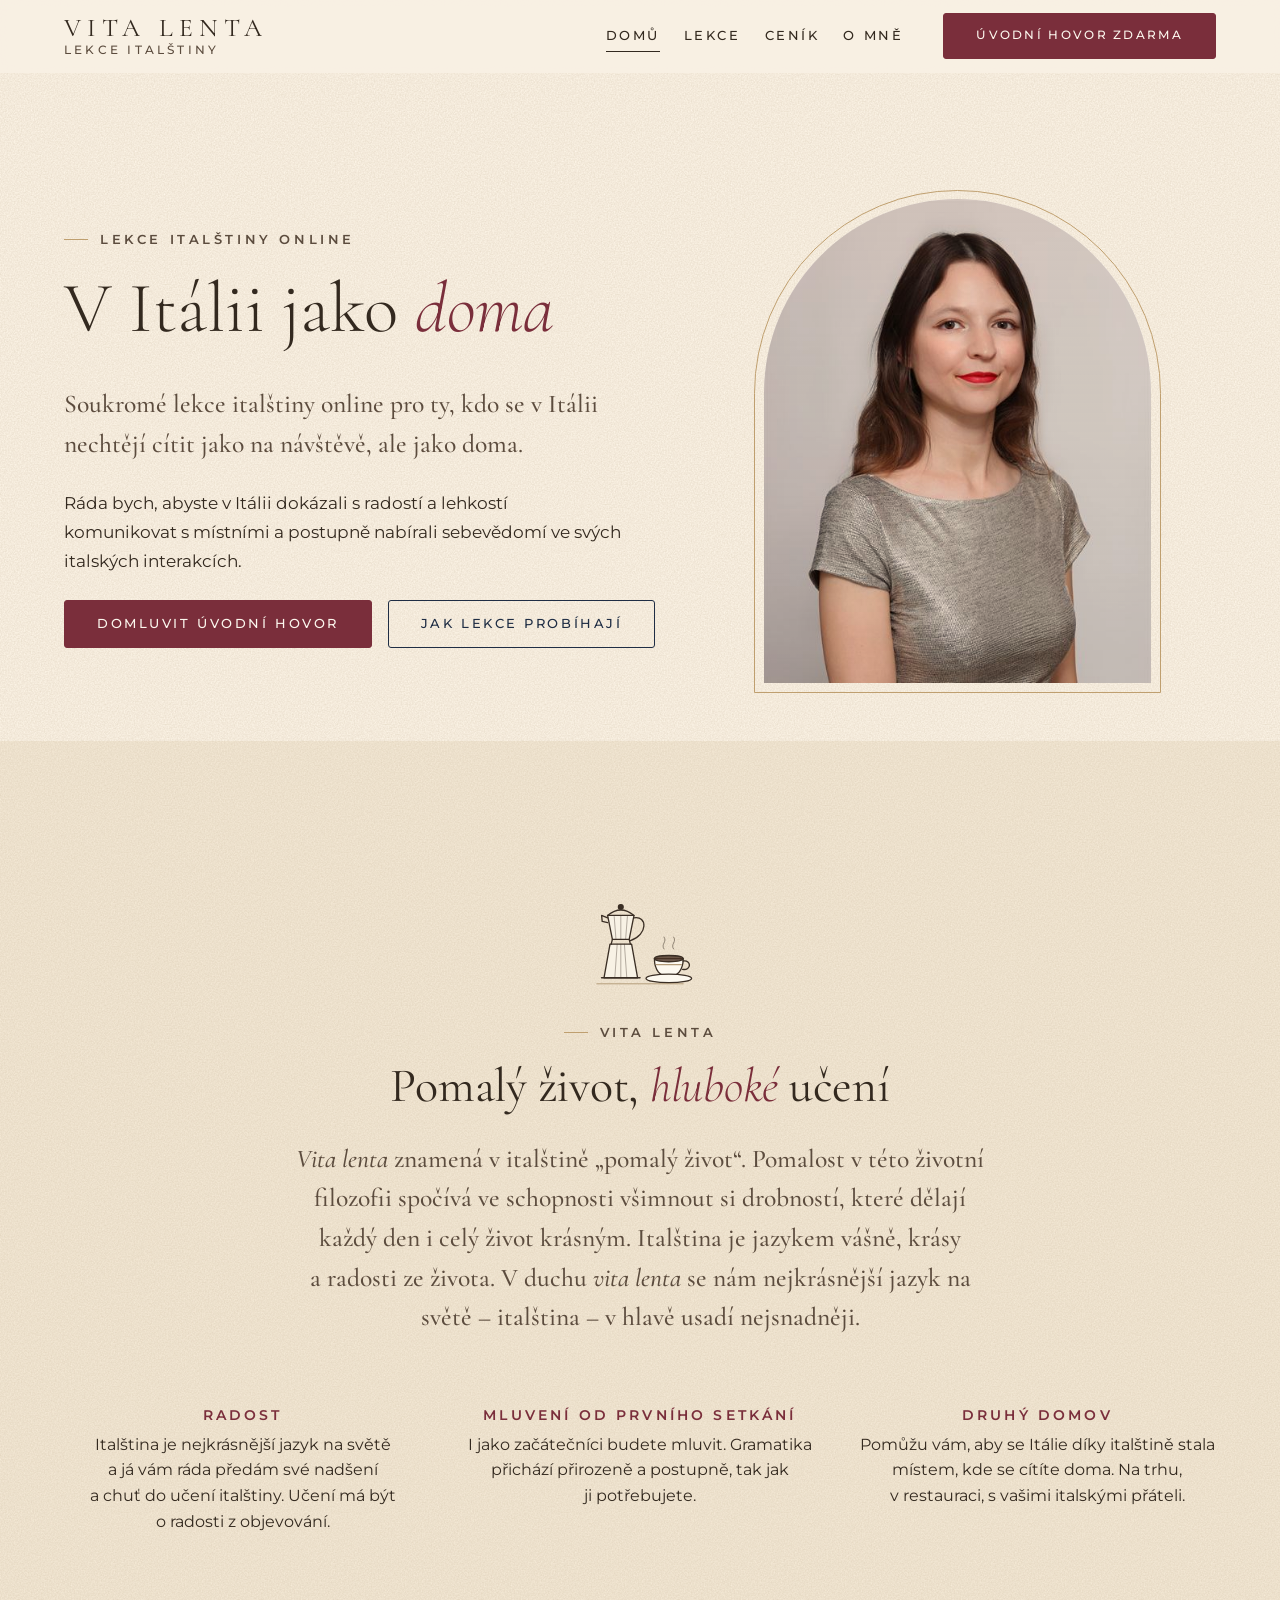
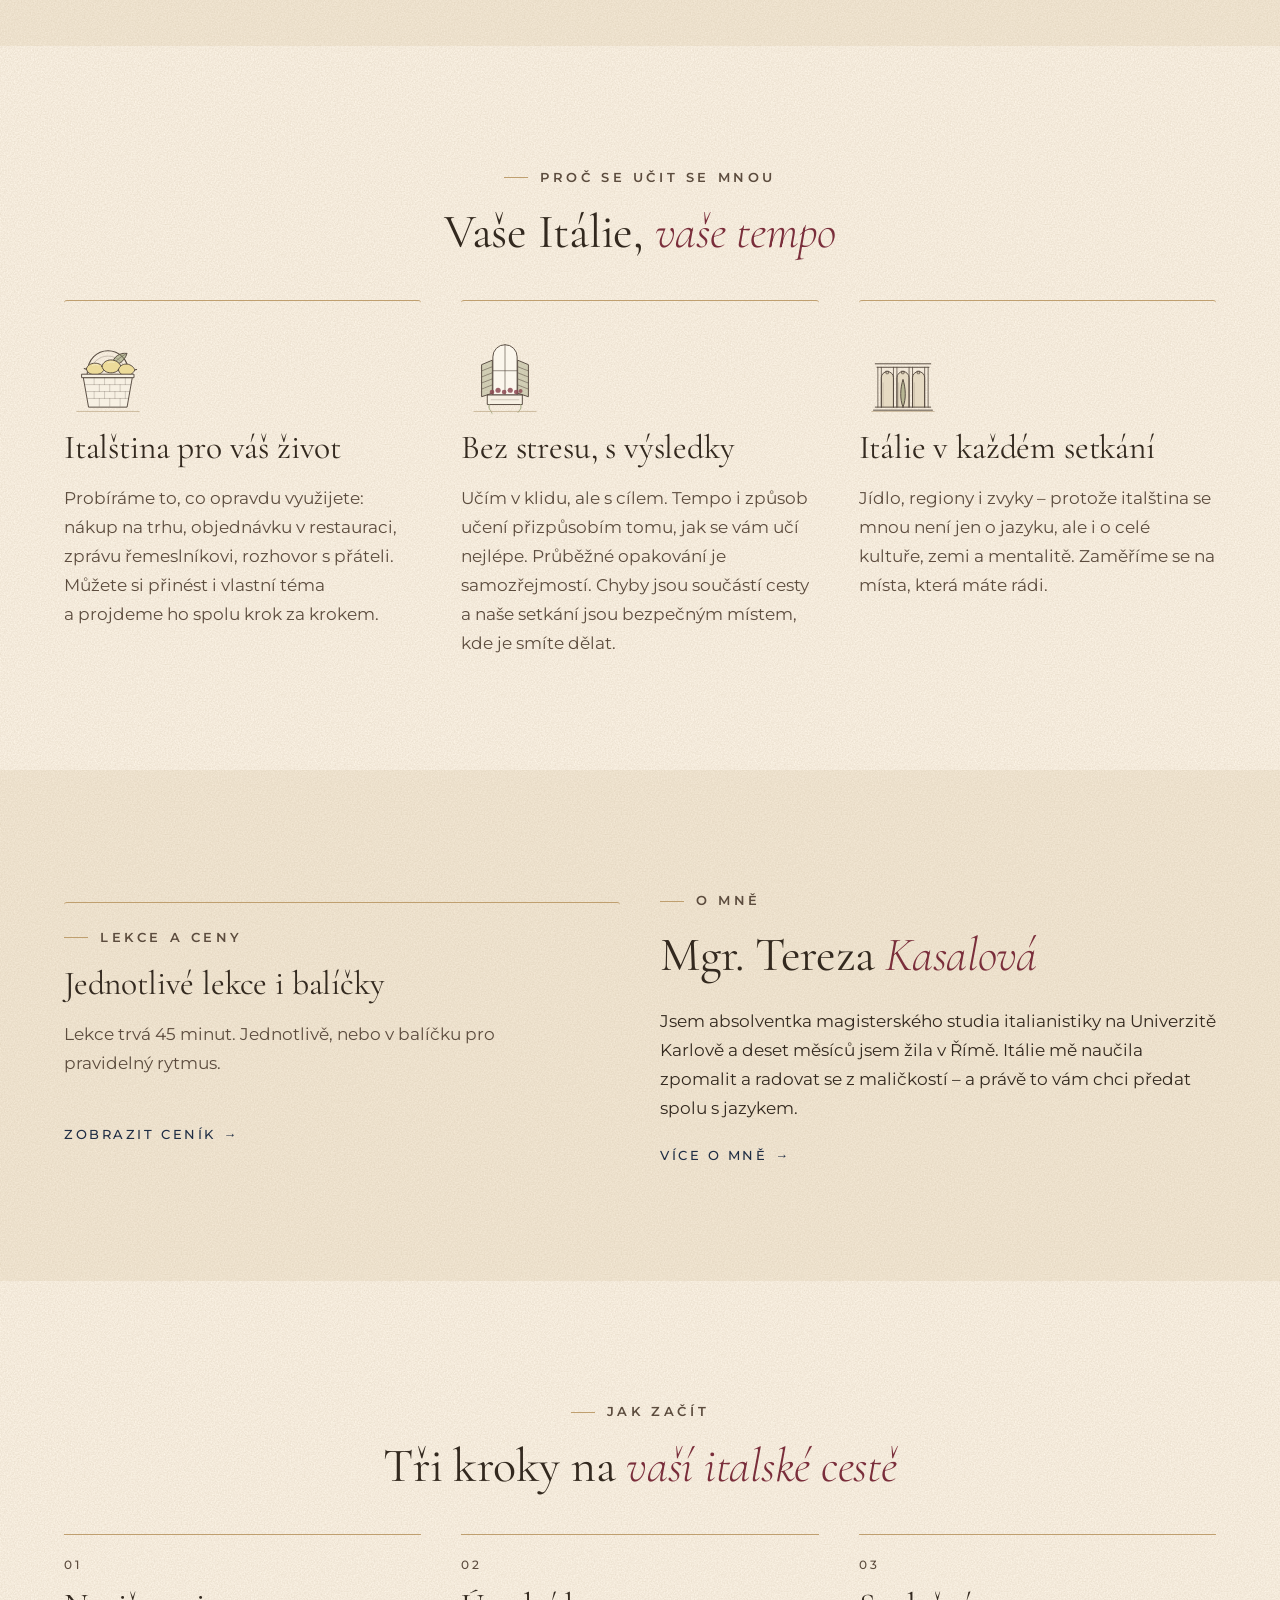
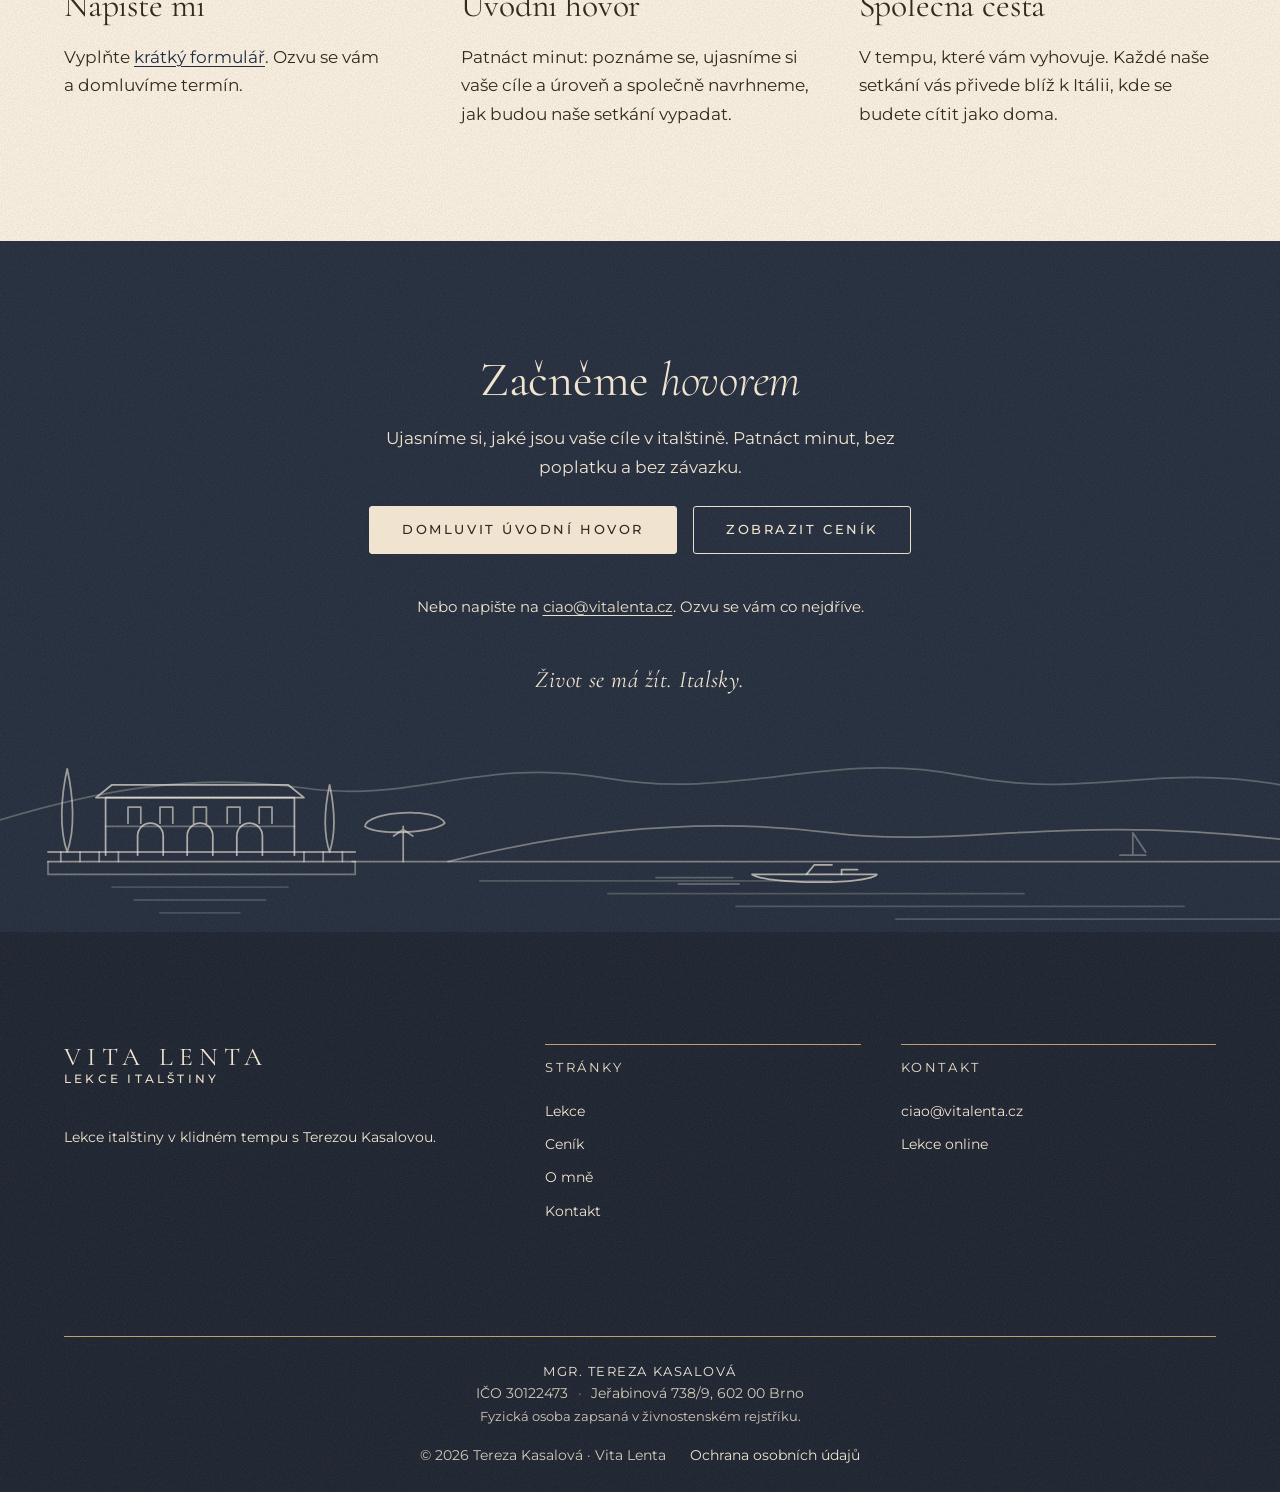
==== index.html @ 3079be29 "Initial release of vitalenta.cz website Co-Authored-By: Claude Sonnet 5.5 <noreply@anthropic.com>" ====
<!doctype html>
<html lang="cs">
<head>
  <meta charset="utf-8">
  <meta name="viewport" content="width=device-width, initial-scale=1">
  <title>Lekce italštiny online – italsky jako doma | Vita Lenta</title>
  <meta name="description" content="Soukromé lekce italštiny online s Terezou Kasalovou pro ty, kdo se chtějí v Itálii domluvit po svém, v klidném tempu a s radostí. Úvodní hovor bez poplatku a bez závazku.">
  <link rel="canonical" href="https://vitalenta.cz/">
  <link rel="icon" href="favicon.ico" sizes="any">
  <link rel="apple-touch-icon" href="apple-touch-icon.png">
  <meta name="theme-color" content="#faf6ef">
  <!-- Sharing preview (Facebook, WhatsApp, LinkedIn…) -->
  <meta property="og:type" content="website">
  <meta property="og:site_name" content="Vita Lenta">
  <meta property="og:locale" content="cs_CZ">
  <meta property="og:title" content="Lekce italštiny online – italsky jako doma | Vita Lenta">
  <meta property="og:description" content="Soukromé lekce italštiny online s Terezou Kasalovou pro ty, kdo se chtějí v Itálii domluvit po svém, v klidném tempu a s radostí. Úvodní hovor bez poplatku a bez závazku.">
  <meta property="og:url" content="https://vitalenta.cz/">
  <meta property="og:image" content="https://vitalenta.cz/img/og-image.jpg">
  <meta property="og:image:width" content="1200">
  <meta property="og:image:height" content="630">
  <meta property="og:image:alt" content="Tereza Kasalová – lekce italštiny v klidném tempu">
  <meta name="twitter:card" content="summary_large_image">
  <!-- Structured data for Google -->
  <script type="application/ld+json">
  {
    "@context": "https://schema.org",
    "@type": "Person",
    "name": "Tereza Kasalová",
    "jobTitle": "Lektorka italštiny",
    "url": "https://vitalenta.cz/",
    "image": "https://vitalenta.cz/img/portret-800.jpg",
    "knowsLanguage": ["cs", "it"]
  }
  </script>
  <link rel="preload" href="fonts/cormorant-garamond-latin-wght-normal.woff2" as="font" type="font/woff2" crossorigin>
  <link rel="preload" href="fonts/montserrat-latin-wght-normal.woff2" as="font" type="font/woff2" crossorigin>
  <link rel="preload" href="fonts/cormorant-garamond-latin-ext-wght-normal.woff2" as="font" type="font/woff2" crossorigin>
  <link rel="preload" href="fonts/montserrat-latin-ext-wght-normal.woff2" as="font" type="font/woff2" crossorigin>
  <link rel="preload" href="fonts/cormorant-garamond-latin-wght-italic.woff2" as="font" type="font/woff2" crossorigin>
  <link rel="preload" href="fonts/cormorant-garamond-latin-ext-wght-italic.woff2" as="font" type="font/woff2" crossorigin>
  <link rel="stylesheet" href="css/style.css">
  <link rel="stylesheet" href="css/theme-aktivni.css">
  <script>document.documentElement.classList.add("js")</script>
  <script src="js/main.js" defer></script>
</head>
<body>
  <a class="skip-link" href="#obsah">Přeskočit na obsah</a>

  <!-- ===== HEADER ===== -->
  <header class="site-header">
    <div class="container site-header__inner">
      <a class="logo" href="index.html" aria-label="Vita Lenta – úvodní stránka">
        <span class="logo__name">Vita Lenta</span>
        <span class="logo__tagline">Lekce italštiny</span>
      </a>

      <a class="btn btn--small header-cta" href="kontakt.html#rezervace" aria-label="Domluvit si patnáct minut úvodního hovoru zdarma">15 minut zdarma</a>
      <button class="nav-toggle" type="button" aria-expanded="false" aria-controls="site-nav">
        <span class="nav-toggle__label">Menu</span>
        <span class="nav-toggle__icon" aria-hidden="true"></span>
      </button>

      <nav class="site-nav" id="site-nav" aria-label="Hlavní menu">
        <ul class="site-nav__list">
          <li class="site-nav__item"><a class="site-nav__link" href="index.html" aria-current="page">Domů</a></li>
          <li class="site-nav__item"><a class="site-nav__link" href="lekce.html">Lekce</a></li>
          <li class="site-nav__item"><a class="site-nav__link" href="cenik.html">Ceník</a></li>
          <li class="site-nav__item"><a class="site-nav__link" href="o-mne.html">O&nbsp;mně</a></li>
        </ul>
        <div class="site-nav__cta">
          <a class="btn btn--small" href="kontakt.html#rezervace">Úvodní hovor zdarma</a>
        </div>
      </nav>
    </div>
  </header>
  <!-- ===== /HEADER ===== -->

  <main id="obsah">

    <!-- Hero -->
    <section class="section hero">
      <div class="container split">
        <div>
          <p class="eyebrow">Lekce italštiny online</p>
          <h1>V&nbsp;Itálii jako <em>doma</em></h1>
          <!-- EDIT: hero text -->
          <p class="lead">Soukromé lekce italštiny online pro ty, kdo se v&nbsp;Itálii nechtějí cítit jako na návštěvě, ale jako doma.</p>
          <p>Ráda bych, abyste v&nbsp;Itálii dokázali s&nbsp;radostí a&nbsp;lehkostí komunikovat s&nbsp;místními a&nbsp;postupně nabírali sebevědomí ve&nbsp;svých italských interakcích.</p>
          <div class="btn-group">
            <a class="btn" href="kontakt.html#rezervace">Domluvit úvodní hovor</a>
            <a class="btn btn--outline" href="lekce.html">Jak lekce probíhají</a>
          </div>
        </div>
        <div class="portrait">
          <img src="img/portret-800.jpg"
               srcset="img/portret-480.jpg 480w, img/portret-800.jpg 800w, img/portret-1200.jpg 1200w"
               sizes="(min-width: 48em) 28rem, calc(100vw - 4rem)"
               width="800" height="1000" fetchpriority="high" decoding="async"
               alt="Tereza Kasalová, lektorka italštiny">
        </div>
      </div>
    </section>

    <!-- Philosophy -->
    <section class="section section--travertine">
      <div class="container container--narrow text-center">
        <img class="illustration" src="img/ilustrace/kava.svg" alt="" width="120" height="120" loading="lazy">
        <p class="eyebrow">Vita lenta</p>
        <h2>Pomalý život, <em>hluboké</em> učení</h2>
        <p class="lead"><em>Vita lenta</em> znamená v&nbsp;italštině „pomalý život“. Pomalost v&nbsp;této životní filozofii spočívá ve&nbsp;schopnosti všimnout si drobností, které dělají každý den i&nbsp;celý život krásným. Italština je jazykem vášně, krásy a&nbsp;radosti ze života. V&nbsp;duchu <em>vita lenta</em> se nám nejkrásnější jazyk na světě – italština – v&nbsp;hlavě usadí nejsnadněji.</p>
      </div>
      <div class="container">
        <div class="grid grid--3 principles">
          <div>
            <h3 class="principles__title">Radost</h3>
            <p>Italština je nejkrásnější jazyk na&nbsp;světě a&nbsp;já vám ráda předám své nadšení a&nbsp;chuť do&nbsp;učení italštiny. Učení má být o&nbsp;radosti z&nbsp;objevování.</p>
          </div>
          <div>
            <h3 class="principles__title">Mluvení od prvního setkání</h3>
            <p>I&nbsp;jako začátečníci budete mluvit. Gramatika přichází přirozeně a&nbsp;postupně, tak jak ji potřebujete.</p>
          </div>
          <div>
            <h3 class="principles__title">Druhý domov</h3>
            <p>Pomůžu vám, aby se Itálie díky italštině stala místem, kde se cítíte doma. Na trhu, v&nbsp;restauraci, s&nbsp;vašimi italskými přáteli.</p>
          </div>
        </div>
      </div>
    </section>

    <!-- Benefits -->
    <section class="section">
      <div class="container">
        <div class="section-head section-head--center">
          <p class="eyebrow">Proč se učit se mnou</p>
          <h2>Vaše Itálie, <em>vaše tempo</em></h2>
        </div>
        <!-- EDIT: three benefits -->
        <div class="grid grid--3">
          <article class="card">
            <img class="card__icon" src="img/ilustrace/kosik.svg" alt="" width="88" height="88" loading="lazy">
            <h3 class="card__title">Italština pro váš život</h3>
            <p class="card__text">Probíráme to, co opravdu využijete: nákup na trhu, objednávku v&nbsp;restauraci, zprávu řemeslníkovi, rozhovor s&nbsp;přáteli. Můžete si přinést i&nbsp;vlastní téma a&nbsp;projdeme ho spolu krok za krokem.</p>
          </article>
          <article class="card">
            <img class="card__icon" src="img/ilustrace/okno.svg" alt="" width="88" height="88" loading="lazy">
            <h3 class="card__title">Bez stresu, s&nbsp;výsledky</h3>
            <p class="card__text">Učím v&nbsp;klidu, ale s&nbsp;cílem. Tempo i&nbsp;způsob učení přizpůsobím tomu, jak se vám učí nejlépe. Průběžné opakování je samozřejmostí. Chyby jsou součástí cesty a&nbsp;naše setkání jsou bezpečným místem, kde je smíte dělat.</p>
          </article>
          <article class="card">
            <img class="card__icon" src="img/ilustrace/oblouky.svg" alt="" width="88" height="88" loading="lazy">
            <h3 class="card__title">Itálie v&nbsp;každém setkání</h3>
            <p class="card__text">Jídlo, regiony i&nbsp;zvyky – protože italština se mnou není jen o&nbsp;jazyku, ale i&nbsp;o&nbsp;celé kultuře, zemi a&nbsp;mentalitě. Zaměříme se na místa, která máte rádi.</p>
          </article>
        </div>
      </div>
    </section>

    <!-- About teaser -->
    <section class="section section--travertine">
      <div class="container split split--reverse">
        <div>
          <p class="eyebrow">O&nbsp;mně</p>
          <h2>Mgr. Tereza <em>Kasalová</em></h2>
          <!-- EDIT: short bio -->
          <p>Jsem absolventka magisterského studia italianistiky na Univerzitě Karlově a&nbsp;deset měsíců jsem žila v&nbsp;Římě. Itálie mě naučila zpomalit a&nbsp;radovat se z&nbsp;maličkostí – a&nbsp;právě to vám chci předat spolu s&nbsp;jazykem.</p>
          <a class="link-arrow" href="o-mne.html">Více o&nbsp;mně</a>
        </div>
        <div class="card">
          <p class="eyebrow">Lekce a&nbsp;ceny</p>
          <h3 class="card__title">Jednotlivé lekce i&nbsp;balíčky</h3>
          <p class="card__text">Lekce trvá 45&nbsp;minut. Jednotlivě, nebo v&nbsp;balíčku pro pravidelný rytmus.</p>
          <div class="card__footer"><a class="link-arrow" href="cenik.html">Zobrazit ceník</a></div>
        </div>
      </div>
    </section>

    <!-- How it works -->
    <section class="section">
      <div class="container">
        <div class="section-head section-head--center">
          <p class="eyebrow">Jak začít</p>
          <h2>Tři kroky na <em>vaší italské cestě</em></h2>
        </div>
        <ol class="steps">
          <li class="steps__item">
            <h3 class="steps__title">Napište mi</h3>
            <p>Vyplňte <a href="kontakt.html#rezervace">krátký formulář</a>. Ozvu se vám a&nbsp;domluvíme termín.</p>
          </li>
          <li class="steps__item">
            <h3 class="steps__title">Úvodní hovor</h3>
            <p>Patnáct minut: poznáme se, ujasníme si vaše cíle a&nbsp;úroveň a&nbsp;společně navrhneme, jak budou naše setkání vypadat.</p>
          </li>
          <li class="steps__item">
            <h3 class="steps__title">Společná cesta</h3>
            <p>V&nbsp;tempu, které vám vyhovuje. Každé naše setkání vás přivede blíž k&nbsp;Itálii, kde se budete cítit jako doma.</p>
          </li>
        </ol>
      </div>
    </section>

    <!-- EDIT: testimonials – uncomment and fill in when you have real ones
    <section class="section section--dark">
      <div class="container container--narrow text-center">
        <p class="eyebrow">Reference</p>
        <figure class="quote">
          <blockquote>
            <p class="quote__text">Text reference.</p>
          </blockquote>
          <figcaption class="quote__author">Jméno, město</figcaption>
        </figure>
      </div>
    </section>
    -->

    <!-- CTA -->
    <section class="section section--dark section--landscape">
      <div class="container cta">
        <h2 class="cta__title">Začněme <em>hovorem</em></h2>
        <p class="cta__text">Ujasníme si, jaké jsou vaše cíle v&nbsp;italštině. Patnáct minut, bez poplatku a&nbsp;bez závazku.</p>
        <div class="btn-group">
          <a class="btn btn--light" href="kontakt.html#rezervace">Domluvit úvodní hovor</a>
          <a class="btn btn--light-outline" href="cenik.html">Zobrazit ceník</a>
        </div>
        <p class="cta__note">Nebo napište na <a href="mailto:ciao@vitalenta.cz">ciao@vitalenta.cz</a>. Ozvu se vám co nejdříve.</p>
        <p class="cta__tagline"><em>Život se má žít. Italsky.</em></p>
      </div>
    </section>

  </main>

  <!-- ===== FOOTER ===== -->
  <footer class="site-footer">
    <div class="container">
      <div class="site-footer__grid">
        <div>
          <a class="logo" href="index.html" aria-label="Vita Lenta – úvodní stránka">
            <span class="logo__name">Vita Lenta</span>
            <span class="logo__tagline">Lekce italštiny</span>
          </a>
          <p class="mt-l">Lekce italštiny v&nbsp;klidném tempu s&nbsp;Terezou Kasalovou.</p>
        </div>
        <nav aria-label="Patička">
          <h2 class="site-footer__title">Stránky</h2>
          <ul class="site-footer__list">
            <li><a href="lekce.html">Lekce</a></li>
            <li><a href="cenik.html">Ceník</a></li>
            <li><a href="o-mne.html">O&nbsp;mně</a></li>
            <li><a href="kontakt.html">Kontakt</a></li>
          </ul>
        </nav>
        <div>
          <h2 class="site-footer__title">Kontakt</h2>
          <!-- EDIT: contact details (change on every page) -->
          <ul class="site-footer__list">
            <li><a href="mailto:ciao@vitalenta.cz">ciao@vitalenta.cz</a></li>
            <li>Lekce online</li>
          </ul>
        </div>
      </div>
      <div class="site-footer__legal">
        <p class="site-footer__legal-name">Mgr. Tereza Kasalová</p>
        <p>IČO&nbsp;30122473<span class="site-footer__sep" aria-hidden="true">·</span>Jeřabinová&nbsp;738/9, 602&nbsp;00&nbsp;Brno</p>
        <p class="site-footer__legal-note">Fyzická osoba zapsaná v&nbsp;živnostenském rejstříku.</p>
      </div>
      <div class="site-footer__bottom">
        <p>© 2026 Tereza Kasalová · Vita Lenta</p>
        <p><a href="ochrana-osobnich-udaju.html">Ochrana osobních údajů</a></p>
      </div>
    </div>
  </footer>
  <!-- ===== /FOOTER ===== -->
</body>
</html>
---- css/style.css ----
/* ==========================================================================
   Vita Lenta – styles
   1. Fonts            5. Header & navigation
   2. Design tokens    6. Footer
   3. Base             7. Components
   4. Layout           8. Utilities
   ========================================================================== */


/* 1. Fonts – self-hosted, variable weight. latin-ext covers Czech (č ř ě ů …)
   -------------------------------------------------------------------------- */
@font-face {
  font-family: "Cormorant Garamond";
  font-style: normal;
  font-weight: 300 700;
  font-display: block;
  src: url("../fonts/cormorant-garamond-latin-wght-normal.woff2") format("woff2");
  unicode-range: U+0000-00FF, U+0131, U+0152-0153, U+02BB-02BC, U+02C6, U+02DA, U+02DC, U+0304, U+0308, U+0329, U+2000-206F, U+20AC, U+2122, U+2191, U+2193, U+2212, U+2215, U+FEFF, U+FFFD;
}
@font-face {
  font-family: "Cormorant Garamond";
  font-style: normal;
  font-weight: 300 700;
  font-display: block;
  src: url("../fonts/cormorant-garamond-latin-ext-wght-normal.woff2") format("woff2");
  unicode-range: U+0100-02BA, U+02BD-02C5, U+02C7-02CC, U+02CE-02D7, U+02DD-02FF, U+0304, U+0308, U+0329, U+1D00-1DBF, U+1E00-1E9F, U+1EF2-1EFF, U+2020, U+20A0-20AB, U+20AD-20C0, U+2113, U+2C60-2C7F, U+A720-A7FF;
}
@font-face {
  font-family: "Cormorant Garamond";
  font-style: italic;
  font-weight: 300 700;
  font-display: block;
  src: url("../fonts/cormorant-garamond-latin-wght-italic.woff2") format("woff2");
  unicode-range: U+0000-00FF, U+0131, U+0152-0153, U+02BB-02BC, U+02C6, U+02DA, U+02DC, U+0304, U+0308, U+0329, U+2000-206F, U+20AC, U+2122, U+2191, U+2193, U+2212, U+2215, U+FEFF, U+FFFD;
}
@font-face {
  font-family: "Cormorant Garamond";
  font-style: italic;
  font-weight: 300 700;
  font-display: block;
  src: url("../fonts/cormorant-garamond-latin-ext-wght-italic.woff2") format("woff2");
  unicode-range: U+0100-02BA, U+02BD-02C5, U+02C7-02CC, U+02CE-02D7, U+02DD-02FF, U+0304, U+0308, U+0329, U+1D00-1DBF, U+1E00-1E9F, U+1EF2-1EFF, U+2020, U+20A0-20AB, U+20AD-20C0, U+2113, U+2C60-2C7F, U+A720-A7FF;
}
@font-face {
  font-family: "Montserrat";
  font-style: normal;
  font-weight: 100 900;
  font-display: block;
  src: url("../fonts/montserrat-latin-wght-normal.woff2") format("woff2");
  unicode-range: U+0000-00FF, U+0131, U+0152-0153, U+02BB-02BC, U+02C6, U+02DA, U+02DC, U+0304, U+0308, U+0329, U+2000-206F, U+20AC, U+2122, U+2191, U+2193, U+2212, U+2215, U+FEFF, U+FFFD;
}
@font-face {
  font-family: "Montserrat";
  font-style: normal;
  font-weight: 100 900;
  font-display: block;
  src: url("../fonts/montserrat-latin-ext-wght-normal.woff2") format("woff2");
  unicode-range: U+0100-02BA, U+02BD-02C5, U+02C7-02CC, U+02CE-02D7, U+02DD-02FF, U+0304, U+0308, U+0329, U+1D00-1DBF, U+1E00-1E9F, U+1EF2-1EFF, U+2020, U+20A0-20AB, U+20AD-20C0, U+2113, U+2C60-2C7F, U+A720-A7FF;
}


/* 2. Design tokens – change colours and fonts here
   -------------------------------------------------------------------------- */
:root {
  /* Palette "Vita Lenta" */
  --espresso: #36231a;
  --sea: #0e4466;
  --sea-dark: #0a3350;
  --chianti: #5a1428;
  --olive: #7f8a2a;        /* decoration only – too light for text */
  --travertine: #e8d9be;
  --travertine-light: #f2e9d8;
  --cream: #faf6ef;
  --white: #fffdf9;

  /* Roles */
  --color-bg: var(--cream);
  --color-text: var(--espresso);
  --color-muted: #6b5548;  /* secondary text, AA on cream and travertine-light */
  --color-link: var(--sea);
  --color-accent: var(--chianti);
  --color-line: #d9cbb2;

  /* Typography */
  --font-serif: "Cormorant Garamond", "Garamond", "Times New Roman", serif;
  --font-sans: "Montserrat", "Segoe UI", Arial, sans-serif;

  --step--1: 0.875rem;                                  /* 14px */
  --step-0: 1rem;                                       /* 16px body */
  --step-1: clamp(1.25rem, 1.15rem + 0.4vw, 1.5rem);
  --step-2: clamp(1.6rem, 1.4rem + 0.9vw, 2.1rem);
  --step-3: clamp(2rem, 1.6rem + 1.8vw, 3rem);
  --step-4: clamp(2.6rem, 1.9rem + 3.2vw, 4.5rem);

  /* Spacing */
  --space-xs: 0.5rem;
  --space-s: 1rem;
  --space-m: 1.5rem;
  --space-l: 2.5rem;
  --space-xl: clamp(3.5rem, 2.5rem + 4vw, 6.5rem);   /* between sections */

  --container: 72rem;      /* 1152px */
  --container-narrow: 44rem;
  --gutter: clamp(1rem, 0.5rem + 2.5vw, 2.5rem);

  --radius: 2px;           /* almost square – calm, elegant */
  --shadow: 0 1px 2px rgb(54 35 26 / 0.04), 0 8px 24px rgb(54 35 26 / 0.06);
  --ease: cubic-bezier(0.22, 0.61, 0.36, 1);
  --header-height: 4.5rem;
}


/* 3. Base
   -------------------------------------------------------------------------- */
*,
*::before,
*::after {
  box-sizing: border-box;
}

html {
  -webkit-text-size-adjust: 100%;
  text-size-adjust: 100%;
  scroll-padding-top: calc(var(--header-height) + 1rem);
}

@media (prefers-reduced-motion: no-preference) {
  html { scroll-behavior: smooth; }
}

body {
  margin: 0;
  min-height: 100vh;
  display: flex;
  flex-direction: column;
  background: var(--color-bg);
  color: var(--color-text);
  font-family: var(--font-sans);
  font-size: var(--step-0);
  font-weight: 400;
  line-height: 1.7;
  overflow-wrap: break-word;
  -webkit-font-smoothing: antialiased;
}

main { flex: 1; }

img,
svg,
picture {
  display: block;
  max-width: 100%;
  height: auto;
}

h1, h2, h3, h4 {
  margin: 0 0 0.5em;
  font-family: var(--font-serif);
  font-weight: 500;
  line-height: 1.15;
  letter-spacing: -0.005em;
  font-variant-numeric: lining-nums;  /* "10" not "io" */
  text-wrap: balance;
}
h1 { font-size: var(--step-4); font-weight: 400; }
h2 { font-size: var(--step-3); }
h3 { font-size: var(--step-2); }
h4 { font-size: var(--step-1); font-weight: 600; }

p, ul, ol, dl, blockquote, figure {
  margin: 0 0 1em;
}

p, li { text-wrap: pretty; }

a {
  color: var(--color-link);
  text-decoration-thickness: 1px;
  text-underline-offset: 0.2em;
  transition: color 0.2s var(--ease);
}
a:hover { color: var(--color-accent); }

strong { font-weight: 600; }

em { font-style: italic; }

hr {
  border: 0;
  border-top: 1px solid var(--color-line);
  margin: var(--space-l) 0;
}

::selection {
  background: var(--travertine);
  color: var(--espresso);
}

:focus-visible {
  outline: 2px solid var(--sea);
  outline-offset: 3px;
}

/* Elements focused only by script (e.g. skip-link target) need no outline */
[tabindex="-1"]:focus { outline: none; }

/* Visible only to screen readers */
.visually-hidden {
  position: absolute !important;
  width: 1px;
  height: 1px;
  margin: -1px;
  padding: 0;
  overflow: hidden;
  clip: rect(0 0 0 0);
  white-space: nowrap;
  border: 0;
}

.skip-link {
  position: absolute;
  top: 0.5rem;
  left: 0.5rem;
  z-index: 100;
  padding: 0.75rem 1rem;
  background: var(--espresso);
  color: var(--cream);
  transform: translateY(-200%);
}
.skip-link:focus { transform: none; color: var(--cream); }


/* 4. Layout
   -------------------------------------------------------------------------- */
.container {
  width: 100%;
  max-width: calc(var(--container) + 2 * var(--gutter));
  margin-inline: auto;
  padding-inline: var(--gutter);
}
.container--narrow {
  max-width: calc(var(--container-narrow) + 2 * var(--gutter));
}

.section {
  padding-block: var(--space-xl);
}
.section--tight { padding-block: var(--space-l); }

/* Background variants */
.section--travertine { background: var(--travertine-light); }
.section--dark {
  background: var(--espresso);
  color: var(--travertine-light);
}
.section--dark a:not(.btn) { color: var(--travertine); }
.section--dark a:not(.btn):hover { color: var(--white); }
.section--dark :focus-visible { outline-color: var(--travertine); }

/* Intro block above a section's content */
.section-head {
  max-width: 40rem;
  margin-bottom: var(--space-l);
}
.section-head--center {
  margin-inline: auto;
  text-align: center;
}

/* Responsive grid: 1 column on mobile, more as space allows */
.grid {
  display: grid;
  gap: var(--space-m);
}
@media (min-width: 48em) {
  .grid--2 { grid-template-columns: repeat(2, 1fr); }
  .grid--3 { grid-template-columns: repeat(2, 1fr); }
}
@media (min-width: 64em) {
  .grid { gap: var(--space-l); }
  .grid--3 { grid-template-columns: repeat(3, 1fr); }
}

/* Two columns: text + image */
.split {
  display: grid;
  gap: var(--space-l);
  align-items: center;
}
@media (min-width: 48em) {
  .split { grid-template-columns: 1fr 1fr; }
  .split--reverse > :first-child { order: 2; }
}

/* Vertical rhythm helper */
.stack > * + * { margin-top: var(--space-s); }


/* 5. Header & navigation
   -------------------------------------------------------------------------- */
.site-header {
  position: sticky;
  top: 0;
  z-index: 50;
  background: rgb(250 246 239 / 0.94);
  border-bottom: 1px solid var(--color-line);
  -webkit-backdrop-filter: blur(8px);
  backdrop-filter: blur(8px);
}

.site-header__inner {
  display: flex;
  align-items: center;
  justify-content: space-between;
  gap: var(--space-s);
  min-height: var(--header-height);
}

/* Wordmark */
.logo {
  display: inline-flex;
  flex-direction: column;
  line-height: 1;
  color: var(--espresso);
  text-decoration: none;
}
.logo:hover { color: var(--chianti); }
.logo__name {
  font-family: var(--font-serif);
  font-size: 1.6rem;
  font-weight: 500;
  letter-spacing: 0.14em;
  text-transform: uppercase;
}
.logo__tagline {
  margin-top: 0.3rem;
  font-size: 0.68rem;
  font-weight: 500;
  letter-spacing: 0.2em;
  text-transform: uppercase;
  color: var(--color-muted);
}

/* Mobile menu button – shown only when JS is available */
.nav-toggle {
  display: none;
  align-items: center;
  gap: 0.6rem;
  min-height: 44px;
  padding: 0.5rem 0;
  background: none;
  border: 0;
  color: var(--espresso);
  font: inherit;
  font-size: 0.75rem;
  font-weight: 600;
  letter-spacing: 0.16em;
  text-transform: uppercase;
  cursor: pointer;
}
.js .nav-toggle { display: inline-flex; }

.nav-toggle__icon,
.nav-toggle__icon::before,
.nav-toggle__icon::after {
  display: block;
  width: 22px;
  height: 1.5px;
  background: currentColor;
  transition: transform 0.3s var(--ease), opacity 0.2s;
}
.nav-toggle__icon { position: relative; }
.nav-toggle__icon::before,
.nav-toggle__icon::after {
  content: "";
  position: absolute;
  left: 0;
}
.nav-toggle__icon::before { top: -7px; }
.nav-toggle__icon::after { top: 7px; }

.nav-toggle[aria-expanded="true"] .nav-toggle__icon { background: transparent; }
.nav-toggle[aria-expanded="true"] .nav-toggle__icon::before { transform: translateY(7px) rotate(45deg); }
.nav-toggle[aria-expanded="true"] .nav-toggle__icon::after { transform: translateY(-7px) rotate(-45deg); }

/* Navigation – mobile first */
.site-nav__list {
  list-style: none;
  margin: 0;
  padding: 0;
}
.site-nav__link {
  display: block;
  padding: 0.85rem 0;
  color: var(--espresso);
  font-size: 0.8rem;
  font-weight: 500;
  letter-spacing: 0.14em;
  text-transform: uppercase;
  text-decoration: none;
}
.site-nav__link:hover,
.site-nav__link[aria-current="page"] { color: var(--chianti); }

/* Without JS the menu sits under the logo; with JS it becomes a dropdown */
.site-header__inner { flex-wrap: wrap; }
.site-nav { width: 100%; padding-bottom: var(--space-s); }
.site-nav__list { display: flex; flex-wrap: wrap; column-gap: var(--space-m); }

.js .site-nav {
  position: absolute;
  top: 100%;
  left: 0;
  right: 0;
  padding: var(--space-xs) var(--gutter) var(--space-m);
  background: var(--cream);
  border-bottom: 1px solid var(--color-line);
  box-shadow: var(--shadow);
}
.js .site-nav:not(.is-open) { display: none; }
.js .site-nav__list { display: block; }
.js .site-nav__item + .site-nav__item { border-top: 1px solid var(--color-line); }
.js .site-header__inner { flex-wrap: nowrap; }

.site-nav__cta { margin-top: var(--space-s); }

@media (min-width: 64em) {
  .js .nav-toggle { display: none; }

  .site-nav,
  .js .site-nav {
    display: flex;
    align-items: center;
    gap: var(--space-l);
    position: static;
    width: auto;
    padding: 0;
    background: none;
    border: 0;
    box-shadow: none;
  }
  .js .site-nav:not(.is-open) { display: flex; }

  .site-nav__list,
  .js .site-nav__list {
    display: flex;
    gap: var(--space-m);
  }
  .js .site-nav__item + .site-nav__item { border-top: 0; }

  .site-nav__link {
    position: relative;
    padding: 0.5rem 0;
  }
  /* Thin underline that grows on hover / marks the current page */
  .site-nav__link::after {
    content: "";
    position: absolute;
    left: 0;
    right: 0;
    bottom: 0.2rem;
    height: 1px;
    background: currentColor;
    transform: scaleX(0);
    transform-origin: left;
    transition: transform 0.35s var(--ease);
  }
  .site-nav__link:hover::after,
  .site-nav__link[aria-current="page"]::after { transform: scaleX(1); }

  .site-nav__cta { margin-top: 0; }
}


/* 6. Footer
   -------------------------------------------------------------------------- */
.site-footer {
  padding-block: var(--space-xl) var(--space-l);
  background: var(--espresso);
  color: var(--travertine-light);
  font-size: var(--step--1);
}
.site-footer a { color: var(--travertine-light); text-decoration: none; }
.site-footer a:hover { color: var(--white); text-decoration: underline; }
.site-footer :focus-visible { outline-color: var(--travertine); }

.site-footer .logo { color: var(--travertine-light); }
.site-footer .logo__tagline { color: var(--travertine); }

.site-footer__grid {
  display: grid;
  gap: var(--space-l);
}
@media (min-width: 48em) {
  .site-footer__grid { grid-template-columns: 1.4fr 1fr 1fr; }
}

.site-footer__title {
  margin-bottom: var(--space-s);
  font-family: var(--font-sans);
  font-size: 0.75rem;
  font-weight: 600;
  letter-spacing: 0.18em;
  text-transform: uppercase;
  color: var(--travertine);
}
.site-footer__list {
  list-style: none;
  margin: 0;
  padding: 0;
}
.site-footer__list li + li { margin-top: 0.4rem; }

.site-footer__bottom {
  display: flex;
  flex-wrap: wrap;
  justify-content: space-between;
  gap: var(--space-xs) var(--space-m);
  margin-top: var(--space-l);
  padding-top: var(--space-m);
  border-top: 1px solid rgb(232 217 190 / 0.2);
  color: var(--travertine);
}
.site-footer__bottom p { margin: 0; }

/* Legal line (name, IČO, address) – quiet, above the copyright row */
.site-footer__legal {
  margin: var(--space-l) 0 0;
  padding-top: var(--space-m);
  border-top: 1px solid rgb(232 217 190 / 0.2);
  color: var(--travertine);
  font-size: var(--step--1);
  line-height: 1.7;
}
.site-footer__legal p { margin: 0; }
.site-footer__legal-name {
  color: var(--travertine-light);
  letter-spacing: 0.04em;
}
.site-footer__sep { margin-inline: 0.7em; opacity: 0.6; }
.site-footer__legal-note { margin-top: 0.15rem; font-size: 0.85em; opacity: 0.85; }
.site-footer__legal + .site-footer__bottom {
  margin-top: var(--space-s);
  padding-top: 0;
  border-top: 0;
}


/* 7. Components
   -------------------------------------------------------------------------- */

/* Eyebrow – small label above headings */
.eyebrow {
  display: inline-flex;
  align-items: center;
  gap: 0.75rem;
  margin-bottom: var(--space-s);
  font-size: 0.75rem;
  font-weight: 600;
  letter-spacing: 0.2em;
  text-transform: uppercase;
  color: var(--chianti);
}
.eyebrow::before {
  content: "";
  width: 2rem;
  height: 1px;
  background: var(--olive);
}
.section--dark .eyebrow { color: var(--travertine); }

/* Lead – larger intro paragraph */
.lead {
  font-family: var(--font-serif);
  font-size: var(--step-1);
  font-weight: 400;
  line-height: 1.5;
}

/* Italic serif accent inside headings: <h1>Italština <em>pomalu</em></h1> */
h1 em, h2 em, h3 em {
  font-style: italic;
  color: var(--chianti);
}
.section--dark h1 em,
.section--dark h2 em { color: var(--travertine); }

/* Ornament divider */
.ornament {
  display: flex;
  align-items: center;
  gap: var(--space-s);
  max-width: 12rem;
  margin: var(--space-l) auto;
  color: var(--olive);
}
.ornament::before,
.ornament::after {
  content: "";
  flex: 1;
  height: 1px;
  background: currentColor;
}
.ornament svg { width: 0.75rem; height: 0.75rem; }

/* Buttons */
.btn {
  display: inline-flex;
  align-items: center;
  justify-content: center;
  gap: 0.6rem;
  min-height: 48px;
  padding: 0.85rem 1.75rem;
  border: 1px solid var(--sea);
  border-radius: var(--radius);
  background: var(--sea);
  color: var(--cream);
  font-family: var(--font-sans);
  font-size: 0.8rem;
  font-weight: 600;
  letter-spacing: 0.14em;
  line-height: 1.2;
  text-align: center;
  text-transform: uppercase;
  text-decoration: none;
  cursor: pointer;
  transition: background-color 0.3s var(--ease), color 0.3s var(--ease), border-color 0.3s var(--ease);
}
.btn:hover {
  background: var(--sea-dark);
  border-color: var(--sea-dark);
  color: var(--cream);
}

.btn--outline {
  background: transparent;
  color: var(--sea);
}
.btn--outline:hover {
  background: var(--sea);
  color: var(--cream);
}

.btn--accent {
  background: var(--chianti);
  border-color: var(--chianti);
}
.btn--accent:hover {
  background: #44101f;
  border-color: #44101f;
}

/* Light button for dark sections */
.btn--light {
  background: var(--travertine-light);
  border-color: var(--travertine-light);
  color: var(--espresso);
}
.btn--light:hover {
  background: var(--white);
  border-color: var(--white);
  color: var(--espresso);
}

.btn--light-outline {
  background: transparent;
  border-color: var(--travertine);
  color: var(--travertine-light);
}
.btn--light-outline:hover {
  background: var(--travertine-light);
  border-color: var(--travertine-light);
  color: var(--espresso);
}

.btn--small {
  min-height: 44px;
  padding: 0.6rem 1.25rem;
  font-size: 0.72rem;
}
.btn--block { width: 100%; }

.btn-group {
  display: flex;
  flex-wrap: wrap;
  gap: var(--space-s);
  margin-top: var(--space-m);
}

/* Text link with arrow */
.link-arrow {
  display: inline-flex;
  align-items: center;
  gap: 0.5rem;
  font-size: 0.8rem;
  font-weight: 600;
  letter-spacing: 0.14em;
  text-transform: uppercase;
  text-decoration: none;
}
.link-arrow::after {
  content: "→";
  transition: transform 0.3s var(--ease);
}
.link-arrow:hover::after { transform: translateX(4px); }

/* Card – lessons, benefits */
.card {
  display: flex;
  flex-direction: column;
  padding: var(--space-l) var(--space-m);
  background: var(--white);
  border: 1px solid var(--color-line);
  border-radius: var(--radius);
}
@media (min-width: 48em) {
  .card { padding: var(--space-l); }
}
.card__number {  /* only for real sequences – otherwise use .card__icon */
  margin-bottom: var(--space-s);
  font-family: var(--font-serif);
  font-size: var(--step-2);
  font-style: italic;
  line-height: 1;
  color: var(--olive);
}
.card__title { font-size: var(--step-2); }
.card__text { color: var(--color-muted); }
.card__footer {
  margin-top: auto;
  padding-top: var(--space-m);
}
.card > :last-child { margin-bottom: 0; }

/* Price card */
.price-card {
  position: relative;
  display: flex;
  flex-direction: column;
  padding: var(--space-l) var(--space-m);
  background: var(--white);
  border: 1px solid var(--color-line);
  border-radius: var(--radius);
  text-align: center;
}
.price-card--featured {
  border-color: var(--chianti);
  box-shadow: var(--shadow);
}
.price-card__badge {
  position: absolute;
  top: 0;
  left: 50%;
  transform: translate(-50%, -50%);
  padding: 0.3rem 0.9rem;
  background: var(--chianti);
  color: var(--cream);
  font-size: 0.68rem;
  font-weight: 600;
  letter-spacing: 0.16em;
  text-transform: uppercase;
  white-space: nowrap;
}
.price-card__name { font-size: var(--step-2); margin-bottom: 0.25rem; }
.price-card__meta {
  font-size: var(--step--1);
  color: var(--color-muted);
}
.price-card__price {
  margin: var(--space-s) 0;
  font-family: var(--font-serif);
  font-size: var(--step-4);
  font-weight: 500;
  line-height: 1;
  font-variant-numeric: lining-nums;
  color: var(--espresso);
}
.price-card__currency {
  font-size: 0.4em;
  font-family: var(--font-sans);
  letter-spacing: 0.05em;
}
.price-card .check-list {
  margin: var(--space-m) 0;
  text-align: left;
}
.price-card .btn { margin-top: auto; }

/* List with small olive markers */
.check-list {
  list-style: none;
  padding: 0;
}
.check-list li {
  position: relative;
  padding-left: 1.6rem;
}
.check-list li + li { margin-top: 0.5rem; }
.check-list li::before {
  content: "";
  position: absolute;
  left: 0;
  top: 0.72em;
  width: 0.7rem;
  height: 1px;
  background: var(--olive);
}

/* Quote / testimonial */
.quote {
  margin: 0;
  padding: 0;
}
.quote__text {
  margin: 0 0 var(--space-m);
  font-family: var(--font-serif);
  font-size: var(--step-2);
  font-style: italic;
  line-height: 1.35;
}
.quote__text::before {
  content: "„";
}
.quote__text::after {
  content: "“";
}
.quote__author {
  font-size: 0.75rem;
  font-weight: 600;
  letter-spacing: 0.18em;
  text-transform: uppercase;
  color: var(--color-muted);
}
.section--dark .quote__author { color: var(--travertine); }

/* Motto: a belief in her own voice – italic serif like a quote, but without quotation marks */
.motto {
  margin: 0;
  font-family: var(--font-serif);
  font-size: var(--step-2);
  font-style: italic;
  line-height: 1.35;
}

/* Dictionary-style entry explaining the brand name */
.definition {
  margin: var(--space-l) 0;
  padding: var(--space-m) 0;
  border-block: 1px solid var(--color-line);
  text-align: center;
}
.definition__term {
  margin: 0;
  font-family: var(--font-serif);
  font-size: var(--step-4);
  line-height: 1.1;
}
.definition__lang {
  margin: 0.5rem 0 var(--space-s);
  font-size: 0.8rem;
  font-weight: 500;
  letter-spacing: 0.2em;
  text-transform: uppercase;
  color: var(--color-muted);
}
.definition__text {
  max-width: 30rem;
  margin: 0 auto;
  font-family: var(--font-serif);
  font-size: var(--step-1);
  line-height: 1.45;
}

/* Call-to-action band */
.cta {
  text-align: center;
}
.cta__title { margin-bottom: var(--space-s); }
.cta__text {
  max-width: 34rem;
  margin-inline: auto;
}
.cta .btn-group { justify-content: center; }
.cta__note { margin: var(--space-l) 0 0; }

/* Portrait cut into a Roman arch, with a thin olive arch around it (a niche) */
.portrait {
  position: relative;
  isolation: isolate;
  max-width: 26rem;
  margin: 0.9rem auto 0;
  padding-inline: 0.9rem;
}
.portrait::before {
  content: "";
  position: absolute;
  inset: -0.9rem 0 -0.9rem;
  border: 1px solid var(--olive);
  border-radius: 999px 999px 0 0;
  z-index: -1;
}
.portrait img {
  width: 100%;
  aspect-ratio: 4 / 5;
  object-fit: cover;
  object-position: 50% 20%;
  border-radius: 999px 999px 0 0;  /* top becomes a half-circle */
}

/* Line-art illustrations (img/ilustrace/*.svg) – decorative only */
.illustration {
  width: 9rem;
  height: auto;
  margin: 0 auto var(--space-s);
}
.illustration--wide { width: 11rem; }
.illustration--start { margin-left: -0.5rem; }
.card__icon {
  width: 6.5rem;
  height: auto;
  margin: -0.5rem 0 var(--space-xs) -0.5rem;
}
.text-center .card__icon,
.section-head--center .illustration { margin-inline: auto; }

/* Tuscan landscape drawn along the bottom of dark call-to-action bands */
.section--landscape {
  /* the drawing is 17.5% as tall as it is wide – keep the text clear of the cypresses */
  padding-bottom: calc(var(--space-l) + max(8.5rem, 15vw));
  background-image: url("../img/ilustrace/krajina.svg");
  background-repeat: no-repeat;
  background-position: 18% bottom;  /* on phones keep the left cypresses in view */
  background-size: max(100%, 56rem) auto;
}

/* FAQ – native <details>, works without JS */
.faq {
  border-top: 1px solid var(--color-line);
}
.faq__item {
  border-bottom: 1px solid var(--color-line);
}
.faq__question {
  display: flex;
  align-items: center;
  justify-content: space-between;
  gap: var(--space-s);
  padding: var(--space-m) 0;
  font-family: var(--font-serif);
  font-size: var(--step-1);
  font-weight: 500;
  cursor: pointer;
  list-style: none;
}
.faq__question::-webkit-details-marker { display: none; }
.faq__question::after {
  content: "+";
  flex-shrink: 0;
  font-family: var(--font-sans);
  font-weight: 300;
  font-size: 1.5rem;
  line-height: 1;
  color: var(--chianti);
  transition: transform 0.3s var(--ease);
}
.faq__item[open] .faq__question::after { transform: rotate(45deg); }
.faq__answer {
  padding-bottom: var(--space-m);
  color: var(--color-muted);
}
.faq__answer > :last-child { margin-bottom: 0; }

/* Forms */
.form {
  display: grid;
  gap: var(--space-m);
}
.field {
  display: grid;
  gap: 0.4rem;
}
.field__label {
  font-size: 0.75rem;
  font-weight: 600;
  letter-spacing: 0.14em;
  text-transform: uppercase;
}
.field__hint {
  font-size: var(--step--1);
  color: var(--color-muted);
}
.field__input {
  width: 100%;
  min-height: 48px;
  padding: 0.75rem 1rem;
  background: var(--white);
  border: 1px solid #978370;  /* 3.5:1 against background (WCAG non-text contrast) */
  border-radius: var(--radius);
  color: var(--espresso);
  font: inherit;
  transition: border-color 0.2s var(--ease);
}
.field__input:hover { border-color: var(--espresso); }
.field__input:focus-visible {
  outline: 2px solid var(--sea);
  outline-offset: 0;
  border-color: var(--sea);
}
textarea.field__input {
  min-height: 9rem;
  resize: vertical;
}
select.field__input {
  appearance: none;
  padding-right: 2.5rem;
  background-image: url("data:image/svg+xml,%3Csvg xmlns='http://www.w3.org/2000/svg' width='12' height='8' viewBox='0 0 12 8'%3E%3Cpath d='M1 1l5 5 5-5' fill='none' stroke='%2336231a' stroke-width='1.5'/%3E%3C/svg%3E");
  background-repeat: no-repeat;
  background-position: right 1rem center;
}

.checkbox {
  display: flex;
  align-items: flex-start;
  gap: 0.75rem;
  font-size: var(--step--1);
}
.checkbox input {
  flex-shrink: 0;
  width: 1.25rem;
  height: 1.25rem;
  margin: 0.15rem 0 0;
  accent-color: var(--sea);
}

/* Honeypot field for spam bots – hidden from people */
.form__trap {
  position: absolute;
  left: -9999px;
}

/* Hero – first section of the home page */
.hero {
  padding-top: var(--space-l);
  padding-bottom: clamp(2.5rem, 2rem + 2vw, 4.5rem);  /* the next band brings its own generous top padding */
}
@media (min-width: 48em) {
  .hero { padding-top: var(--space-xl); }
  .hero .split { grid-template-columns: 1.15fr 1fr; }
}

/* Page intro – first section of inner pages */
.page-intro {
  padding-block: var(--space-xl) var(--space-l);
  text-align: center;
}
.page-intro .lead {
  max-width: 38rem;
  margin-inline: auto;
}

/* Numbered steps */
.steps {
  display: grid;
  gap: var(--space-l);
  margin: 0;
  padding: 0;
  list-style: none;
  counter-reset: step;
}
@media (min-width: 48em) {
  .steps { grid-template-columns: repeat(3, 1fr); }
}
.steps__item {
  counter-increment: step;
  padding-top: var(--space-m);
  border-top: 1px solid var(--color-line);
}
.steps__item::before {
  content: counter(step, decimal-leading-zero);
  display: block;
  margin-bottom: var(--space-xs);
  font-family: var(--font-serif);
  font-size: var(--step-3);
  font-style: italic;
  line-height: 1;
  color: var(--olive);
}
.steps__title { font-size: var(--step-2); }
.steps__item > :last-child { margin-bottom: 0; }

/* Form status message (after sending) */
.form__status {
  margin: 0;
  padding: var(--space-s) var(--space-m);
  border-left: 2px solid var(--sea);
  background: var(--white);
}
.form__status--success { border-color: var(--olive); }
.form__status--error { border-color: var(--chianti); }

/* Contact page: info + form */
.contact {
  display: grid;
  gap: var(--space-l);
}
@media (min-width: 64em) {
  .contact {
    grid-template-columns: 1fr 1.3fr;
    gap: var(--space-xl);
    align-items: start;
  }
}
.contact__form {
  padding: var(--space-l) var(--space-m);
  background: var(--cream);
  border: 1px solid var(--color-line);
}
@media (min-width: 48em) {
  .contact__form { padding: var(--space-l); }
}
.contact__list { margin: var(--space-l) 0 0; }
.contact__list > div {
  padding: var(--space-s) 0;
  border-top: 1px solid var(--color-line);
}
.contact__list dt {
  font-size: 0.75rem;
  font-weight: 600;
  letter-spacing: 0.16em;
  text-transform: uppercase;
  color: var(--color-muted);
}
.contact__list dd {
  margin: 0.2rem 0 0;
  font-family: var(--font-serif);
  font-size: var(--step-1);
}

/* Legal text (privacy policy) */
.prose h2 {
  margin-top: var(--space-l);
  font-size: var(--step-2);
}
.prose ul { padding-left: 1.25rem; }
.prose li + li { margin-top: 0.3rem; }

/* 404 */
.error-page {
  padding-block: var(--space-xl);
  text-align: center;
}
.error-page__code {
  margin: 0;
  font-family: var(--font-serif);
  font-size: var(--step-2);
  margin-bottom: var(--space-xs);
  font-style: italic;
  line-height: 1;
  font-variant-numeric: lining-nums;
  color: var(--olive);
}
.error-page .btn-group { justify-content: center; }

/* Notice box */
.notice {
  padding: var(--space-m);
  background: var(--travertine-light);
  border-left: 2px solid var(--olive);
}
.notice > :last-child { margin-bottom: 0; }


/* 8. Utilities
   -------------------------------------------------------------------------- */
.text-center { text-align: center; }
.text-muted { color: var(--color-muted); }
.mt-0 { margin-top: 0; }
.mb-0 { margin-bottom: 0; }
.mt-l { margin-top: var(--space-l); }

@media (prefers-reduced-motion: reduce) {
  *,
  *::before,
  *::after {
    transition-duration: 0.01ms !important;
    animation-duration: 0.01ms !important;
  }
}

/* Button inside a centred section head (e.g. free consultation above the price cards) */
.section-head .btn-group { margin-top: var(--space-m); margin-bottom: var(--space-m); }
.section-head--center .btn-group { justify-content: center; }

/* Closing brand line under the final call to action */
.cta__tagline {
  margin: var(--space-l) 0 0;
  font-family: var(--font-serif);
  font-size: var(--step-1);
  letter-spacing: 0.02em;
  color: var(--travertine-light);
}

/* Slow reveal (see js/main.js) – a calm, unhurried appearance of each block */
.js .reveal {
  opacity: 0;
  transform: translateY(4px);
  transition: opacity 0.5s var(--ease), transform 0.5s var(--ease);
}
.js .reveal.is-visible {
  opacity: 1;
  transform: none;
}
.btn { transition-duration: 0.5s; }

/* Three principles of Vita Lenta – a quiet row under the philosophy text */
.principles {
  margin-top: clamp(3rem, 2rem + 3vw, 4.5rem);
  text-align: center;
}
.principles__title {
  margin: 0 0 var(--space-xs);
  font-family: var(--font-sans);
  font-size: 0.9rem;
  font-weight: 600;
  letter-spacing: 0.22em;
  text-transform: uppercase;
  color: var(--chianti);
}
.principles p { margin: 0; font-size: var(--step-0); line-height: 1.6; color: var(--espresso); }

/* Booking button next to the menu icon – only on small screens with JavaScript,
   where the menu (and the button inside it) is folded away. From 64em the menu bar shows its own button. */
.header-cta { display: none; margin-left: auto; padding-inline: 1rem; }
.js .header-cta { display: inline-flex; }
@media (min-width: 64em) {
  .js .header-cta { display: none; }
}

/* Small reassurance line under a call-to-action button */
.btn-note { margin: var(--space-s) 0 0; font-size: 0.85rem; color: var(--color-muted); }

/* Page intro with only a heading (no lead text) – keep the gap to the first block modest */
.page-intro--short { padding-bottom: var(--space-m); }
.page-intro--short + .section { padding-top: var(--space-l); }
---- css/theme-aktivni.css ----
/* Aktivní vzhled webu – změňte jen tento jeden řádek.
   Hlavní:  theme-como.css  (Lago di Como – jemně zaoblené, 3 px)
   Záložní: theme-vila.css  (Toskánská vila)
            theme-sale.css  (Sapore di sale) */
@import url("theme-como.css");
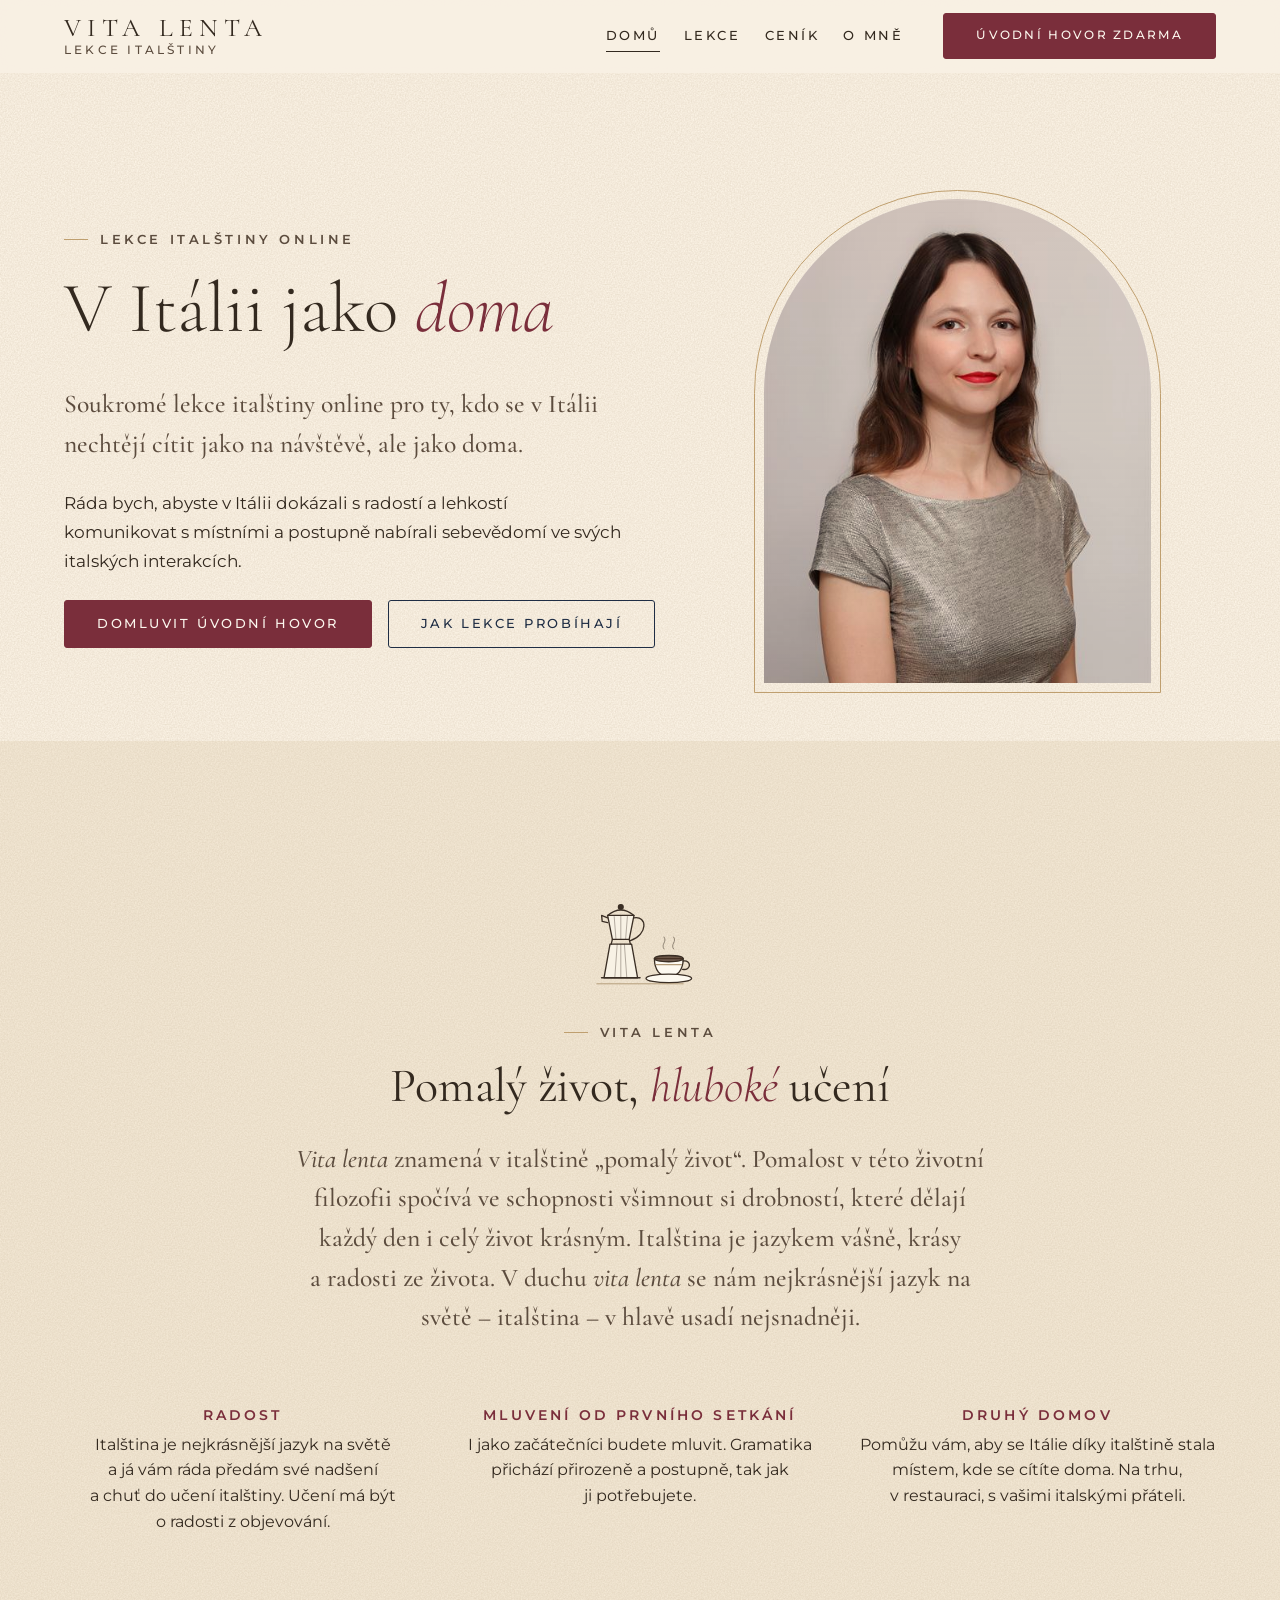
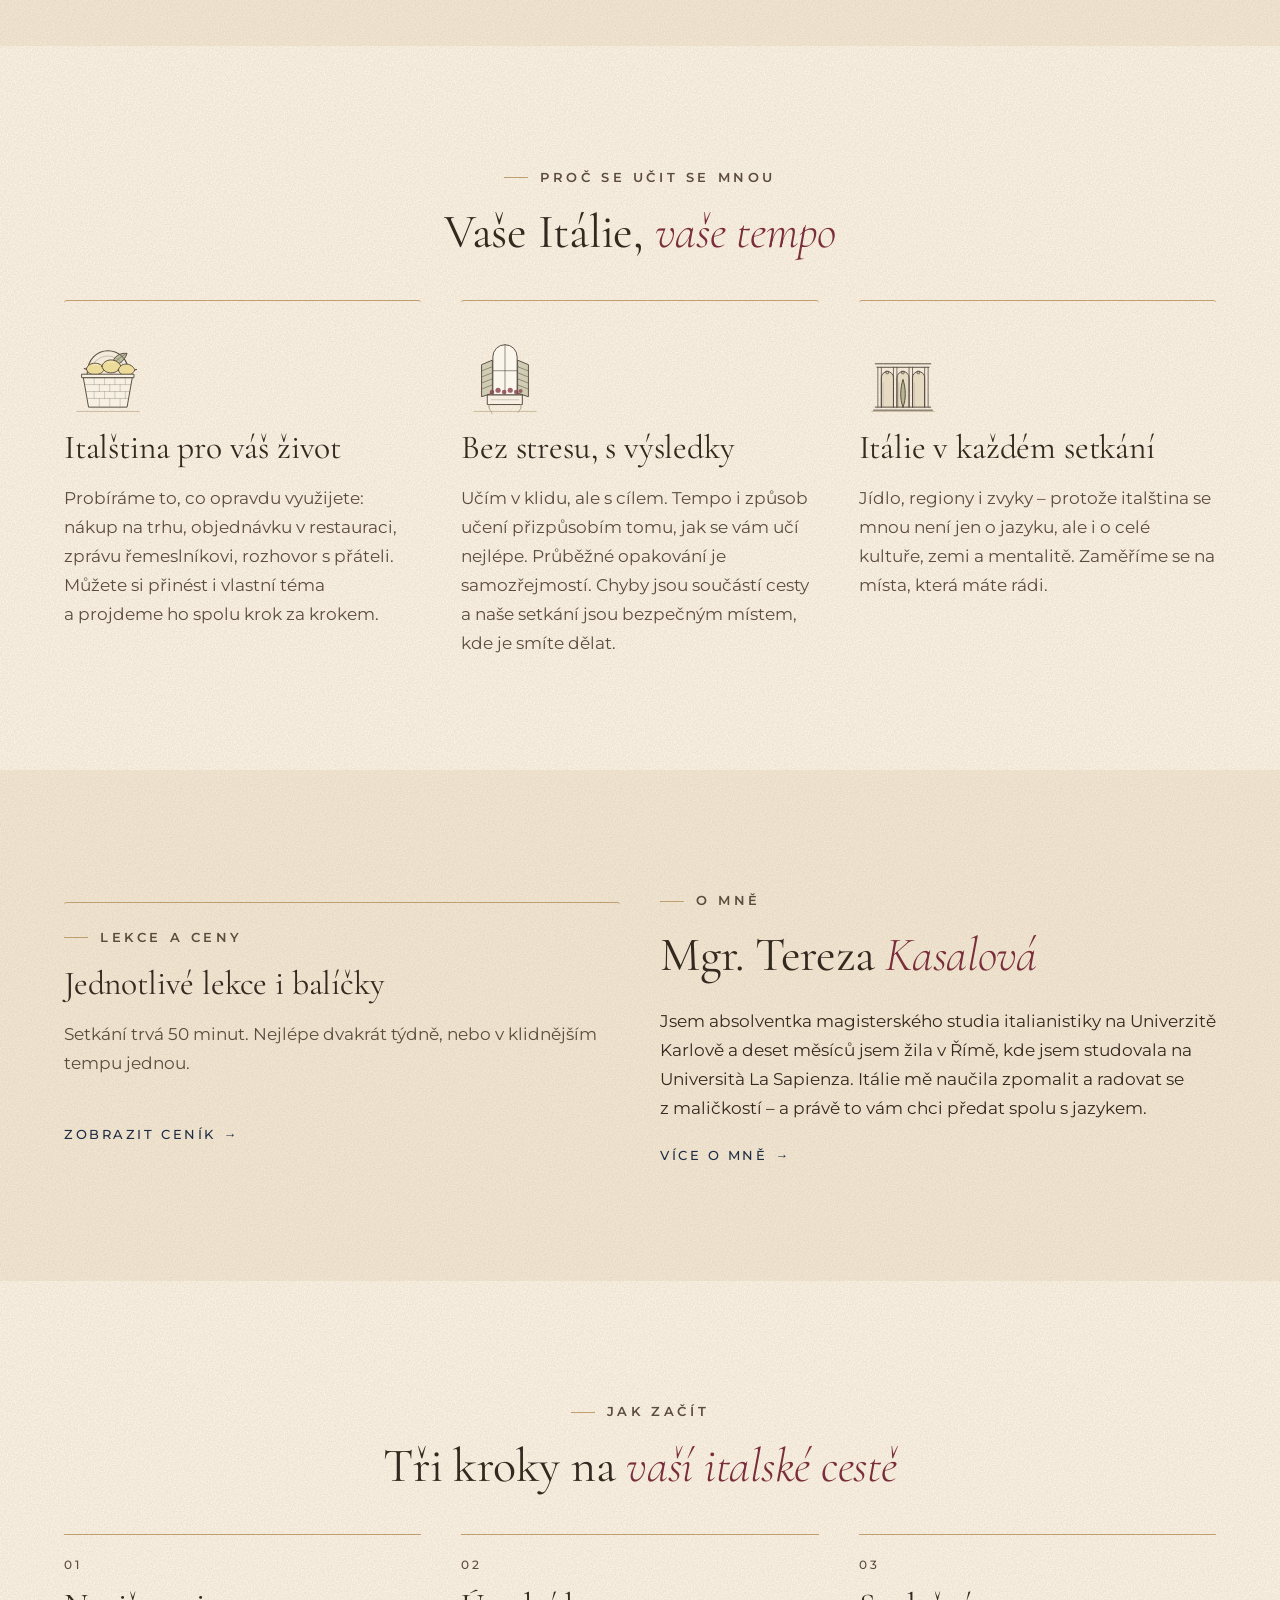
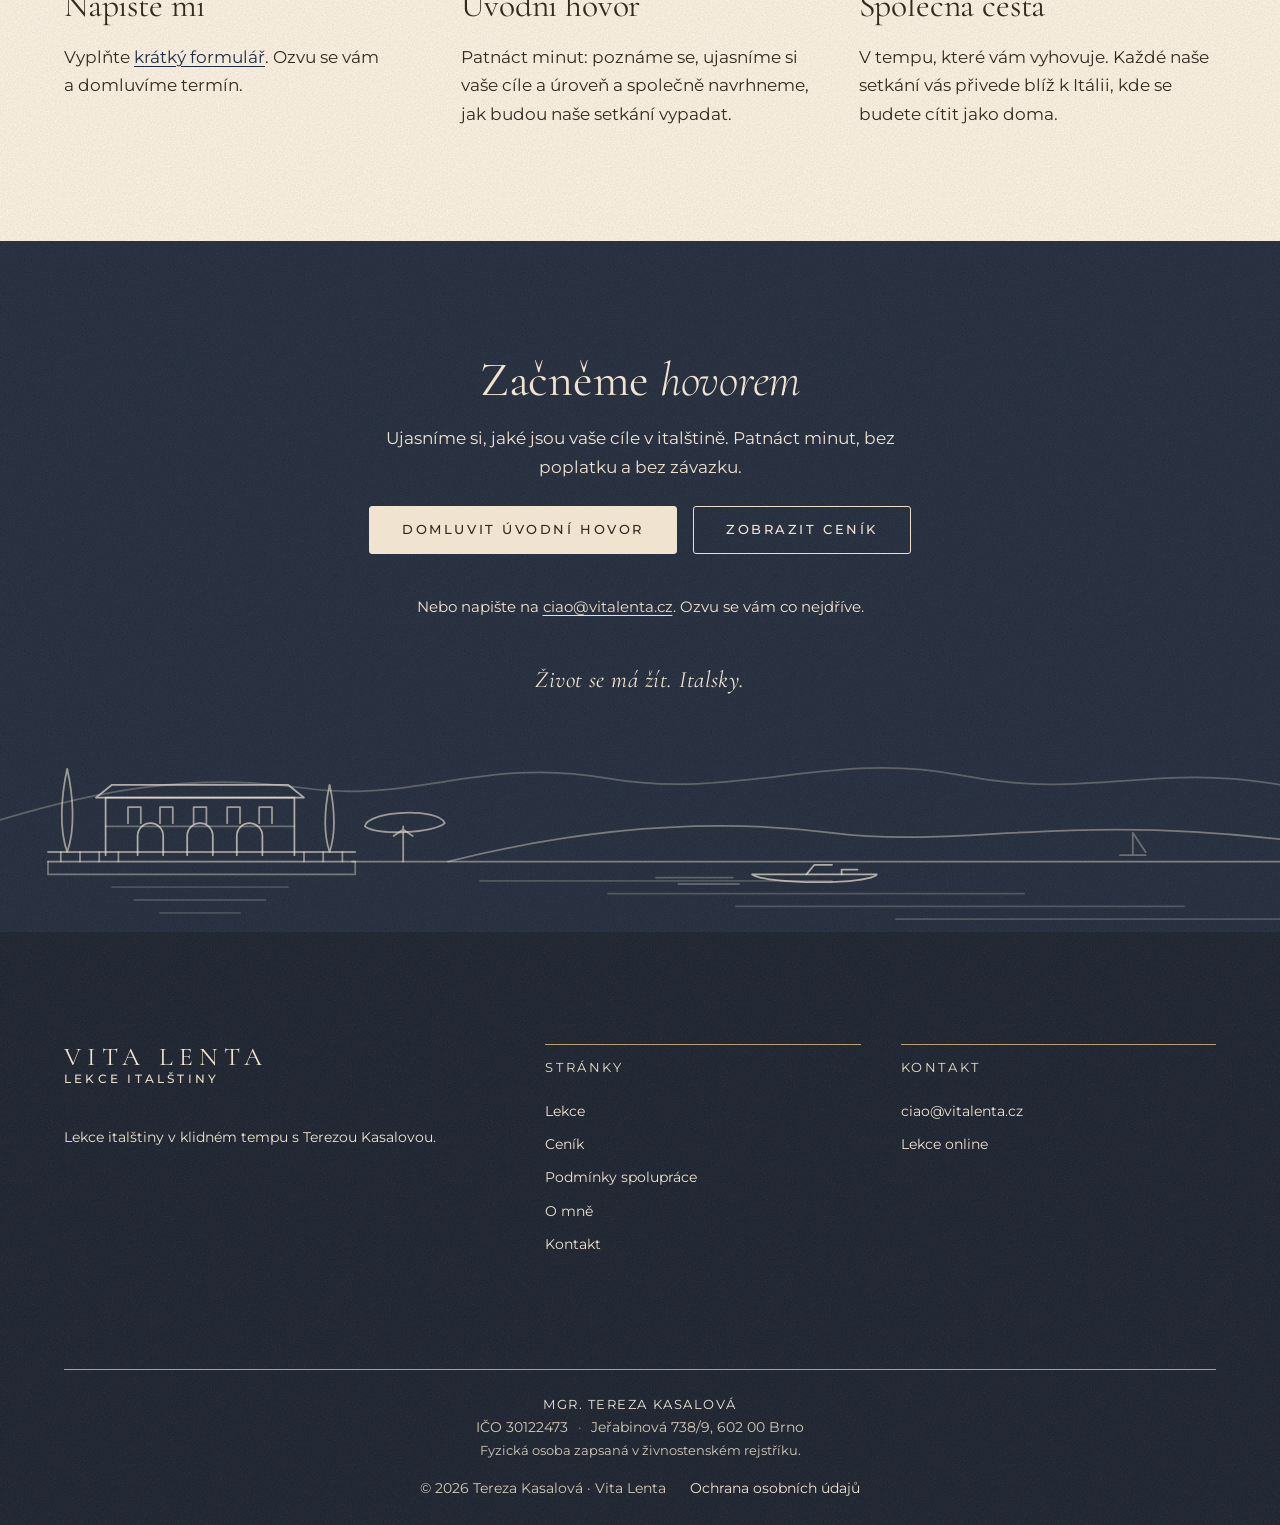
==== commit 9360e69c: "Update pricing, lessons, add terms page, refresh sitemap Co-Authored-By: Claude Sonnet 5.5 <noreply@" ====
--- a/index.html
+++ b/index.html
@@ -163,13 +163,13 @@
           <p class="eyebrow">O&nbsp;mně</p>
           <h2>Mgr. Tereza <em>Kasalová</em></h2>
           <!-- EDIT: short bio -->
-          <p>Jsem absolventka magisterského studia italianistiky na Univerzitě Karlově a&nbsp;deset měsíců jsem žila v&nbsp;Římě. Itálie mě naučila zpomalit a&nbsp;radovat se z&nbsp;maličkostí – a&nbsp;právě to vám chci předat spolu s&nbsp;jazykem.</p>
+          <p>Jsem absolventka magisterského studia italianistiky na Univerzitě Karlově a&nbsp;deset měsíců jsem žila v&nbsp;Římě, kde jsem studovala na Università La Sapienza. Itálie mě naučila zpomalit a&nbsp;radovat se z&nbsp;maličkostí – a&nbsp;právě to vám chci předat spolu s&nbsp;jazykem.</p>
           <a class="link-arrow" href="o-mne.html">Více o&nbsp;mně</a>
         </div>
         <div class="card">
           <p class="eyebrow">Lekce a&nbsp;ceny</p>
           <h3 class="card__title">Jednotlivé lekce i&nbsp;balíčky</h3>
-          <p class="card__text">Lekce trvá 45&nbsp;minut. Jednotlivě, nebo v&nbsp;balíčku pro pravidelný rytmus.</p>
+          <p class="card__text">Setkání trvá 50&nbsp;minut. Nejlépe dvakrát týdně, nebo v&nbsp;klidnějším tempu jednou.</p>
           <div class="card__footer"><a class="link-arrow" href="cenik.html">Zobrazit ceník</a></div>
         </div>
       </div>
@@ -245,6 +245,7 @@
           <ul class="site-footer__list">
             <li><a href="lekce.html">Lekce</a></li>
             <li><a href="cenik.html">Ceník</a></li>
+            <li><a href="podminky.html">Podmínky spolupráce</a></li>
             <li><a href="o-mne.html">O&nbsp;mně</a></li>
             <li><a href="kontakt.html">Kontakt</a></li>
           </ul>
